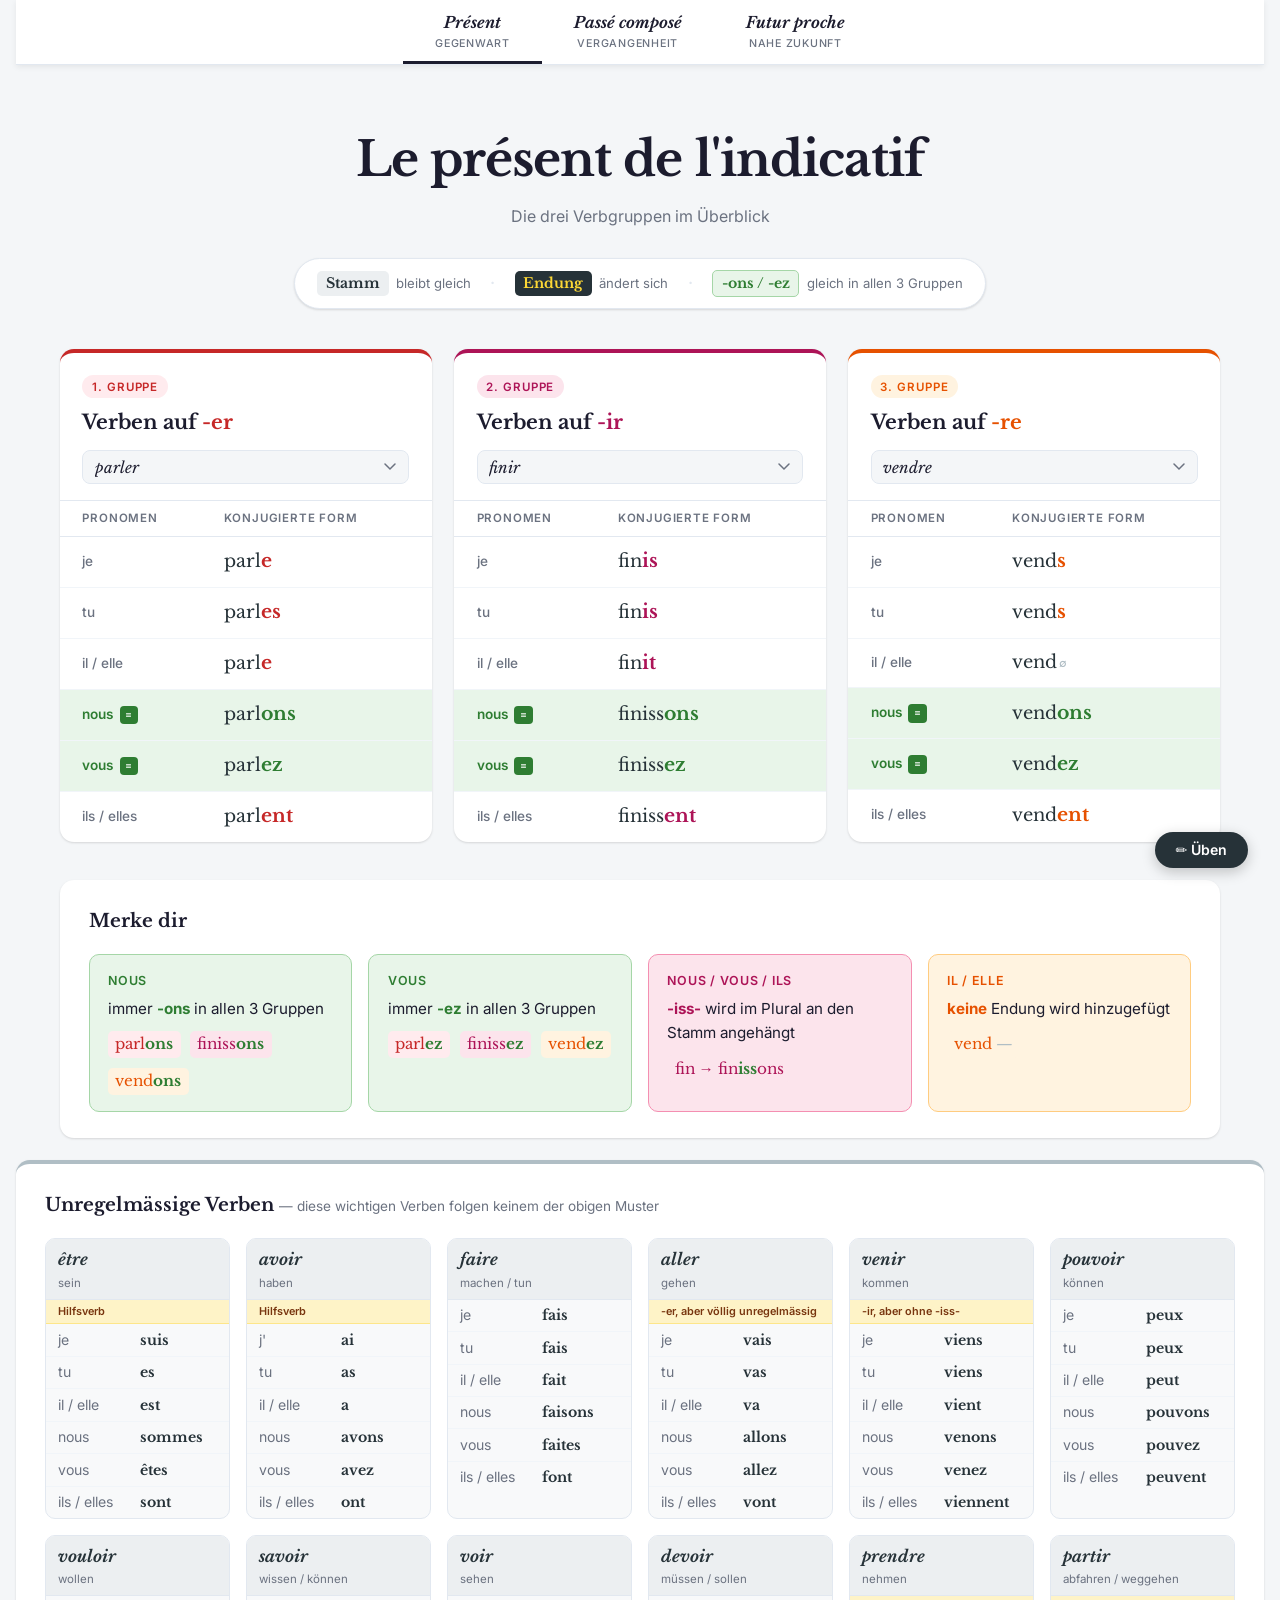
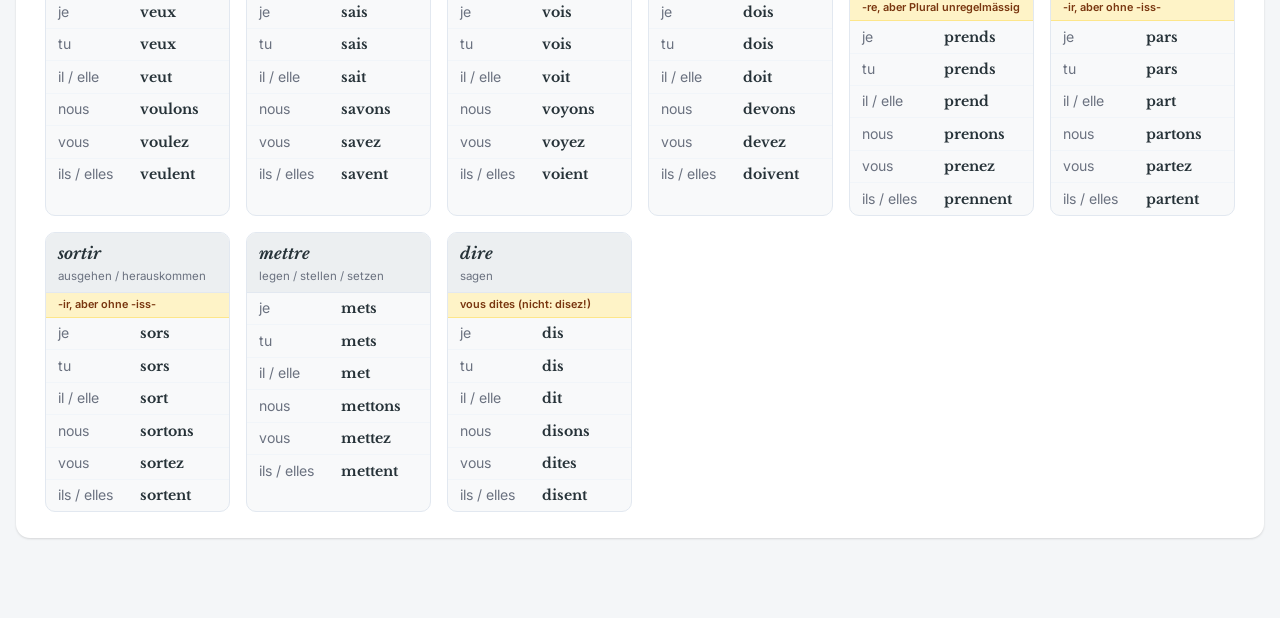
==== lou_franz_2026_03/index.html @ 3af783bd "init lou_franz" ====
<!DOCTYPE html>
<html lang="fr">
<head>
  <meta charset="UTF-8">
  <meta name="viewport" content="width=device-width, initial-scale=1.0">
  <title>Konjugation — Présent de l'indicatif</title>
  <link rel="preconnect" href="https://fonts.googleapis.com">
  <link rel="preconnect" href="https://fonts.gstatic.com" crossorigin>
  <link href="https://fonts.googleapis.com/css2?family=Libre+Baskerville:ital,wght@0,400;0,700;1,400&family=Inter:wght@400;500;600&display=swap" rel="stylesheet">
  <link rel="stylesheet" href="style.css">
</head>
<body>

  <nav class="site-nav">
    <a href="index.html" class="nav-link active">
      <span class="tense-fr">Présent</span>
      <span class="tense-de">Gegenwart</span>
    </a>
    <a href="passe-compose.html" class="nav-link">
      <span class="tense-fr">Passé composé</span>
      <span class="tense-de">Vergangenheit</span>
    </a>
    <a href="futur-proche.html" class="nav-link">
      <span class="tense-fr">Futur proche</span>
      <span class="tense-de">nahe Zukunft</span>
    </a>
  </nav>

  <header>
    <h1>Le présent de l'indicatif</h1>
    <p class="subtitle">Die drei Verbgruppen im Überblick</p>
    <div class="legend">
      <span class="legend-item">
        <span class="swatch stem-swatch">Stamm</span>
        bleibt gleich
      </span>
      <span class="legend-sep">·</span>
      <span class="legend-item">
        <span class="swatch end-swatch">Endung</span>
        ändert sich
      </span>
      <span class="legend-sep">·</span>
      <span class="legend-item">
        <span class="swatch shared-swatch">-ons / -ez</span>
        gleich in allen 3 Gruppen
      </span>
    </div>
  </header>

  <main>
    <div class="groups-grid">

      <!-- ─── 1er groupe : -ER ─── -->
      <article class="group er" id="group-er">
        <div class="group-header">
          <span class="group-badge">1. Gruppe</span>
          <h2>Verben auf <em>-er</em></h2>
          <select class="verb-select" id="select-er"></select>
        </div>
        <table class="conj-table" id="table-er">
          <thead>
            <tr><th>Pronomen</th><th>Konjugierte Form</th></tr>
          </thead>
          <tbody></tbody>
        </table>
      </article>

      <!-- ─── 2e groupe : -IR ─── -->
      <article class="group ir" id="group-ir">
        <div class="group-header">
          <span class="group-badge">2. Gruppe</span>
          <h2>Verben auf <em>-ir</em></h2>
          <select class="verb-select" id="select-ir"></select>
        </div>
        <table class="conj-table" id="table-ir">
          <thead>
            <tr><th>Pronomen</th><th>Konjugierte Form</th></tr>
          </thead>
          <tbody></tbody>
        </table>
      </article>

      <!-- ─── 3e groupe : -RE ─── -->
      <article class="group re" id="group-re">
        <div class="group-header">
          <span class="group-badge">3. Gruppe</span>
          <h2>Verben auf <em>-re</em></h2>
          <select class="verb-select" id="select-re"></select>
        </div>
        <table class="conj-table" id="table-re">
          <thead>
            <tr><th>Pronomen</th><th>Konjugierte Form</th></tr>
          </thead>
          <tbody></tbody>
        </table>
      </article>

    </div>

    <!-- ─── Merke dir ─── -->
    <section class="insights">
      <h3>Merke dir</h3>
      <div class="insight-cards">

        <div class="insight-card shared-card">
          <div class="insight-pronoun">nous</div>
          <div class="insight-rule">immer <strong>-ons</strong> in allen 3 Gruppen</div>
          <div class="insight-egs">
            <span class="eg er">parl<strong>ons</strong></span>
            <span class="eg ir">finiss<strong>ons</strong></span>
            <span class="eg re">vend<strong>ons</strong></span>
          </div>
        </div>

        <div class="insight-card shared-card">
          <div class="insight-pronoun">vous</div>
          <div class="insight-rule">immer <strong>-ez</strong> in allen 3 Gruppen</div>
          <div class="insight-egs">
            <span class="eg er">parl<strong>ez</strong></span>
            <span class="eg ir">finiss<strong>ez</strong></span>
            <span class="eg re">vend<strong>ez</strong></span>
          </div>
        </div>

        <div class="insight-card ir-note">
          <div class="insight-pronoun ir">nous / vous / ils</div>
          <div class="insight-rule"><strong>-iss-</strong> wird im Plural an den Stamm angehängt</div>
          <div class="insight-egs">
            <span class="eg ir">fin → fin<strong>iss</strong>ons</span>
          </div>
        </div>

        <div class="insight-card re-note">
          <div class="insight-pronoun re">il / elle</div>
          <div class="insight-rule"><strong>keine</strong> Endung wird hinzugefügt</div>
          <div class="insight-egs">
            <span class="eg re">vend<span class="zero-end"> —</span></span>
          </div>
        </div>

      </div>
    </section>
  </main>

    <!-- ─── Unregelmässige Verben ─── -->
    <section class="irregular">
      <h3>Unregelmässige Verben <span class="irregular-subtitle">— diese wichtigen Verben folgen keinem der obigen Muster</span></h3>
      <div class="irreg-grid" id="irregular-grid"></div>
    </section>

  <!-- ─── Übungs-Sektion ─── -->
  <section id="exercise-section" class="exercise-section ex-hidden">
    <div class="ex-card">
      <div class="ex-header">
        <button class="ex-back-btn" id="ex-back">← Erklärungen</button>
        <div class="ex-score-area">
          <div class="score-dots" id="ex-score-dots"></div>
          <span id="ex-score-text">0 / 0</span>
        </div>
      </div>
      <span class="ex-group-badge" id="ex-group-badge"></span>
      <div class="ex-verb" id="ex-verb"></div>
      <div class="ex-prompt" id="ex-prompt"></div>
      <div class="ex-question-row">
        <span class="ex-pronoun" id="ex-pronoun"></span>
        <span class="ex-arrow">▸</span>
        <input type="text" class="ex-input" id="ex-input" autocomplete="off" spellcheck="false" placeholder="…">
        <button class="ex-check-btn" id="ex-check">Prüfen</button>
      </div>
      <div class="ex-feedback" id="ex-feedback"></div>
      <button class="ex-next-btn ex-hidden" id="ex-next">Nächste Aufgabe →</button>
    </div>
  </section>
  <button class="exercise-fab" id="exercise-fab">✏ Üben</button>

  <script src="exercises.js"></script>
  <script src="app.js"></script>
</body>
</html>
---- lou_franz_2026_03/style.css ----
/* ============================================================
   VARIABLES
   ============================================================ */
:root {
  /* Group accent colours */
  --er:        #C62828;
  --er-light:  #FFEBEE;
  --er-mid:    #EF9A9A;

  --ir:        #AD1457;
  --ir-light:  #FCE4EC;
  --ir-mid:    #F48FB1;

  --re:        #E65100;
  --re-light:  #FFF3E0;
  --re-mid:    #FFCC80;

  /* Auxiliary verb colours (passé composé) */
  --aux:        #1565C0;
  --aux-light:  #E3F2FD;
  --aux-mid:    #90CAF9;

  /* Aller colour (futur proche) */
  --aller:        #00695C;
  --aller-light:  #E0F2F1;
  --aller-mid:    #80CBC4;

  /* Shared-ending accent */
  --shared:       #2E7D32;
  --shared-light: #E8F5E9;
  --shared-mid:   #A5D6A7;

  /* Typography */
  --font-serif: 'Libre Baskerville', Georgia, serif;
  --font-sans:  'Inter', system-ui, sans-serif;

  /* Neutrals */
  --stem-color:   #263238;
  --text:         #1C1C2E;
  --text-muted:   #6B7280;
  --surface:      #FFFFFF;
  --bg:           #F4F6F8;
  --border:       #E2E8F0;

  /* Shadows */
  --shadow-sm: 0 1px 3px rgba(0,0,0,.08), 0 1px 2px rgba(0,0,0,.06);
  --shadow-md: 0 4px 12px rgba(0,0,0,.09), 0 2px 4px rgba(0,0,0,.06);

  --radius: 14px;
}

/* ============================================================
   BASE RESET
   ============================================================ */
*, *::before, *::after { box-sizing: border-box; margin: 0; padding: 0; }

body {
  font-family: var(--font-sans);
  background: var(--bg);
  color: var(--text);
  line-height: 1.6;
  padding: 0 1rem 5rem;
}

/* ============================================================
   HEADER
   ============================================================ */
header {
  max-width: 1160px;
  margin: 0 auto;
  padding: 3.5rem 0 2.5rem;
  text-align: center;
}

h1 {
  font-family: var(--font-serif);
  font-size: clamp(1.9rem, 5vw, 3rem);
  letter-spacing: -.02em;
  color: var(--text);
  margin-bottom: .4rem;
}

.subtitle {
  font-size: 1rem;
  color: var(--text-muted);
  margin-bottom: 1.8rem;
}

/* ── Legend ── */
.legend {
  display: inline-flex;
  flex-wrap: wrap;
  align-items: center;
  gap: .6rem 1.2rem;
  background: var(--surface);
  border: 1px solid var(--border);
  border-radius: 999px;
  padding: .55rem 1.4rem;
  font-size: .82rem;
  color: var(--text-muted);
  box-shadow: var(--shadow-sm);
}

.legend-item {
  display: flex;
  align-items: center;
  gap: .45rem;
}

.swatch {
  font-family: var(--font-serif);
  font-size: .88rem;
  padding: .1rem .55rem;
  border-radius: 5px;
  font-weight: 700;
}

.stem-swatch  { background: #ECEFF1; color: var(--stem-color); }
.end-swatch   { background: var(--stem-color); color: #FDD835; }
.shared-swatch{ background: var(--shared-light); color: var(--shared); border: 1px solid var(--shared-mid); }

.legend-sep { color: var(--border); font-size: 1.2rem; }

/* ============================================================
   MAIN GRID
   ============================================================ */
main {
  max-width: 1160px;
  margin: 0 auto;
}

.groups-grid {
  display: grid;
  grid-template-columns: repeat(3, 1fr);
  gap: 1.4rem;
  margin-bottom: 2.4rem;
}

@media (max-width: 860px) {
  .groups-grid { grid-template-columns: 1fr; max-width: 480px; margin-inline: auto; }
}

/* ============================================================
   GROUP CARDS
   ============================================================ */
.group {
  background: var(--surface);
  border-radius: var(--radius);
  box-shadow: var(--shadow-sm);
  overflow: hidden;
  border-top: 4px solid transparent;
  transition: box-shadow .2s;
}
.group:hover { box-shadow: var(--shadow-md); }

.group.er { border-color: var(--er); }
.group.ir { border-color: var(--ir); }
.group.re { border-color: var(--re); }

/* ── Group Header ── */
.group-header {
  padding: 1.25rem 1.4rem 1rem;
  border-bottom: 1px solid var(--border);
}

.group-badge {
  display: inline-block;
  font-size: .72rem;
  font-weight: 600;
  text-transform: uppercase;
  letter-spacing: .08em;
  padding: .15rem .6rem;
  border-radius: 999px;
  margin-bottom: .5rem;
}
.er .group-badge { background: var(--er-light); color: var(--er); }
.ir .group-badge { background: var(--ir-light); color: var(--ir); }
.re .group-badge { background: var(--re-light); color: var(--re); }

.group-header h2 {
  font-family: var(--font-serif);
  font-size: 1.25rem;
  font-weight: 700;
  color: var(--text);
  margin-bottom: .75rem;
}

.group-header h2 em {
  font-style: normal;
}
.er h2 em { color: var(--er); }
.ir h2 em { color: var(--ir); }
.re h2 em { color: var(--re); }

/* ── Verb Select ── */
.verb-select {
  width: 100%;
  font-family: var(--font-serif);
  font-size: .95rem;
  font-style: italic;
  color: var(--text);
  background: var(--bg);
  border: 1px solid var(--border);
  border-radius: 8px;
  padding: .4rem .7rem;
  cursor: pointer;
  appearance: none;
  background-image: url("data:image/svg+xml,%3Csvg xmlns='http://www.w3.org/2000/svg' width='12' height='8' viewBox='0 0 12 8'%3E%3Cpath d='M1 1l5 5 5-5' stroke='%236B7280' stroke-width='1.5' fill='none' stroke-linecap='round'/%3E%3C/svg%3E");
  background-repeat: no-repeat;
  background-position: right .75rem center;
  padding-right: 2rem;
  transition: border-color .15s;
}
.verb-select:focus {
  outline: none;
  border-color: var(--er);
}
.ir .verb-select:focus { border-color: var(--ir); }
.re .verb-select:focus { border-color: var(--re); }

/* ============================================================
   CONJUGATION TABLE
   ============================================================ */
.conj-table {
  width: 100%;
  border-collapse: collapse;
}

.conj-table thead th {
  font-size: .72rem;
  font-weight: 600;
  text-transform: uppercase;
  letter-spacing: .07em;
  color: var(--text-muted);
  padding: .5rem 1.4rem;
  text-align: left;
  border-bottom: 1px solid var(--border);
}

.conj-table tbody tr {
  transition: background .12s;
}
.conj-table tbody tr:not(.shared-row):hover {
  background: #F8FAFC;
}

.conj-table td {
  padding: .62rem 1.4rem;
  border-bottom: 1px solid #F1F5F9;
  font-size: 1rem;
}
.conj-table tbody tr:last-child td { border-bottom: none; }

/* Pronoun cell */
td.pronoun {
  font-size: .85rem;
  color: var(--text-muted);
  font-weight: 500;
  width: 38%;
  white-space: nowrap;
}

/* Word cell */
td.word {
  font-family: var(--font-serif);
  font-size: 1.12rem;
}

/* ── Stem & Ending spans ── */
.stem {
  color: var(--stem-color);
  font-weight: 400;
}

.ending {
  font-weight: 700;
  font-size: 1.18rem;
  position: relative;
}
.er .ending { color: var(--er); }
.ir .ending { color: var(--ir); }
.re .ending { color: var(--re); }

/* zero ending for -re il/elle */
.ending-zero {
  font-size: .7rem;
  font-weight: 500;
  font-style: normal;
  font-family: var(--font-sans);
  color: #B0BEC5;
  margin-left: .15rem;
  vertical-align: middle;
}

/* ── Shared rows (nous + vous) ── */
.shared-row {
  background: var(--shared-light) !important;
}
.shared-row td.pronoun {
  color: var(--shared);
  font-weight: 600;
}
.shared-row .ending {
  color: var(--shared) !important;
}
.shared-badge {
  display: inline-block;
  font-family: var(--font-sans);
  font-size: .65rem;
  font-weight: 600;
  background: var(--shared);
  color: white;
  padding: .05rem .35rem;
  border-radius: 4px;
  margin-left: .4rem;
  vertical-align: middle;
  letter-spacing: .04em;
}

/* ── Row hover highlight (JS-driven) ── */
.conj-table tbody tr.row-highlight:not(.shared-row) {
  background: #EFF6FF;
}
.ir .conj-table tbody tr.row-highlight:not(.shared-row) {
  background: #FAF5FF;
}
.re .conj-table tbody tr.row-highlight:not(.shared-row) {
  background: #FFF5F0;
}

/* ============================================================
   INSIGHTS SECTION
   ============================================================ */
.insights {
  background: var(--surface);
  border-radius: var(--radius);
  box-shadow: var(--shadow-sm);
  padding: 1.6rem 1.8rem;
}

.insights h3 {
  font-family: var(--font-serif);
  font-size: 1.15rem;
  font-weight: 700;
  margin-bottom: 1.2rem;
  color: var(--text);
}

.insight-cards {
  display: grid;
  grid-template-columns: repeat(auto-fit, minmax(220px, 1fr));
  gap: 1rem;
}

.insight-card {
  border-radius: 10px;
  padding: 1rem 1.15rem;
  border: 1px solid transparent;
}

.shared-card {
  background: var(--shared-light);
  border-color: var(--shared-mid);
}
.ir-note {
  background: var(--ir-light);
  border-color: var(--ir-mid);
}
.re-note {
  background: var(--re-light);
  border-color: var(--re-mid);
}

.insight-pronoun {
  font-family: var(--font-sans);
  font-size: .78rem;
  font-weight: 600;
  text-transform: uppercase;
  letter-spacing: .06em;
  color: var(--shared);
  margin-bottom: .35rem;
}
.insight-pronoun.ir { color: var(--ir); }
.insight-pronoun.re { color: var(--re); }

.insight-rule {
  font-size: .95rem;
  color: var(--text);
  margin-bottom: .6rem;
}
.insight-rule strong { color: var(--shared); }
.ir-note .insight-rule strong { color: var(--ir); }
.re-note .insight-rule strong { color: var(--re); }

.insight-egs {
  display: flex;
  gap: .6rem;
  flex-wrap: wrap;
}

.eg {
  font-family: var(--font-serif);
  font-size: .95rem;
  padding: .1rem .45rem;
  border-radius: 5px;
}
.eg strong { font-weight: 700; }
.eg.er { background: var(--er-light); color: var(--er); }
.eg.ir { background: var(--ir-light); color: var(--ir); }
.eg.re { background: var(--re-light); color: var(--re); }

.eg.er strong { color: var(--shared); }
.eg.ir strong { color: var(--shared); }
.eg.re strong { color: var(--shared); }

.zero-end {
  color: #B0BEC5;
  font-style: italic;
}

/* ============================================================
   UNREGELMÄSSIGE VERBEN
   ============================================================ */
.irregular {
  background: var(--surface);
  border-radius: var(--radius);
  box-shadow: var(--shadow-sm);
  padding: 1.6rem 1.8rem;
  margin-top: 1.4rem;
  border-top: 4px solid #B0BEC5;
}

.irregular h3 {
  font-family: var(--font-serif);
  font-size: 1.15rem;
  font-weight: 700;
  color: var(--text);
  margin-bottom: .5rem;
}

.irregular-subtitle {
  font-family: var(--font-sans);
  font-size: .85rem;
  font-weight: 400;
  color: var(--text-muted);
}

.irreg-grid {
  display: grid;
  grid-template-columns: repeat(auto-fill, minmax(160px, 1fr));
  gap: 1rem;
  margin-top: 1.2rem;
}

.irreg-card {
  background: #F8F9FA;
  border: 1px solid var(--border);
  border-radius: 10px;
  overflow: hidden;
}

.irreg-header {
  background: #ECEFF1;
  padding: .5rem .75rem .4rem;
  border-bottom: 1px solid var(--border);
}

.irreg-inf {
  display: block;
  font-family: var(--font-serif);
  font-style: italic;
  font-size: 1rem;
  font-weight: 700;
  color: var(--stem-color);
}

.irreg-meaning {
  display: block;
  font-size: .72rem;
  color: var(--text-muted);
  margin-top: .05rem;
}

.irreg-note {
  display: block;
  font-size: .68rem;
  font-weight: 600;
  color: #78350F;
  background: #FEF3C7;
  border-bottom: 1px solid #FDE68A;
  padding: .2rem .75rem;
}

.irreg-table {
  width: 100%;
  border-collapse: collapse;
}

.irreg-table td {
  padding: .28rem .75rem;
  font-size: .88rem;
  border-bottom: 1px solid #F1F5F9;
}

.irreg-table tbody tr:last-child td {
  border-bottom: none;
}

.irreg-pronoun {
  color: var(--text-muted);
  font-size: .78rem;
  width: 45%;
  white-space: nowrap;
}

.irreg-form {
  font-family: var(--font-serif);
  font-weight: 700;
  color: var(--stem-color);
  font-size: .92rem;
}

/* ============================================================
   NAVIGATION (alle Seiten)
   ============================================================ */
.site-nav {
  position: sticky;
  top: 0;
  z-index: 100;
  background: var(--surface);
  border-bottom: 1px solid var(--border);
  box-shadow: 0 2px 6px rgba(0,0,0,.07);
  display: flex;
  justify-content: center;
}

.nav-link {
  display: flex;
  flex-direction: column;
  align-items: center;
  gap: .05rem;
  padding: .6rem 2rem .5rem;
  text-decoration: none;
  border-bottom: 3px solid transparent;
  transition: background .12s, border-color .15s;
}

.nav-link .tense-fr {
  font-family: var(--font-serif);
  font-style: italic;
  font-size: .98rem;
  font-weight: 700;
  color: var(--text);
}

.nav-link .tense-de {
  font-size: .67rem;
  color: var(--text-muted);
  font-weight: 500;
  text-transform: uppercase;
  letter-spacing: .07em;
}

.nav-link:hover { background: #F8F9FA; }
.nav-link.active { border-bottom-color: var(--text); }

/* ============================================================
   FORMEL-BOX (Bildungsregel)
   ============================================================ */
.formula-wrap {
  display: flex;
  justify-content: center;
  margin-bottom: 1.4rem;
}

.formula-box {
  display: inline-flex;
  align-items: center;
  gap: .9rem;
  background: var(--surface);
  border: 1px solid var(--border);
  border-radius: 12px;
  padding: .7rem 1.6rem;
  box-shadow: var(--shadow-sm);
}

.formula-part {
  font-family: var(--font-serif);
  font-size: 1.05rem;
  font-weight: 700;
  padding: .22rem .7rem;
  border-radius: 6px;
}

.formula-part.aux-part   { background: var(--aux-light);   color: var(--aux);   }
.formula-part.aller-part { background: var(--aller-light); color: var(--aller); }
.formula-part.pp-part    { background: #ECEFF1; color: var(--stem-color); }
.formula-part.inf-part   { background: #ECEFF1; color: var(--stem-color); }

.formula-plus {
  font-size: 1.3rem;
  color: var(--text-muted);
  font-weight: 300;
}

/* ============================================================
   PARTIZIP-ENDUNGEN-ÜBERSICHT
   ============================================================ */
.pp-endings-wrap {
  display: flex;
  justify-content: center;
  margin-bottom: 1.6rem;
}

.pp-endings {
  display: flex;
  gap: 1rem;
  flex-wrap: wrap;
  justify-content: center;
}

.pp-card {
  display: flex;
  align-items: center;
  gap: .65rem;
  background: var(--surface);
  border: 1px solid var(--border);
  border-radius: 10px;
  padding: .5rem 1.1rem;
  box-shadow: var(--shadow-sm);
  font-family: var(--font-serif);
  font-size: 1rem;
}

.pp-from { color: var(--text-muted); }
.pp-arrow { color: var(--text-muted); font-size: 1.1rem; }
.pp-to   { font-weight: 700; }
.pp-to .pp-e { font-size: 1.2rem; font-weight: 700; color: var(--er); }
.pp-to .pp-i { font-size: 1.2rem; font-weight: 700; color: var(--ir); }
.pp-to .pp-u { font-size: 1.2rem; font-weight: 700; color: var(--re); }

/* ============================================================
   3-SPALTEN-TABELLE (Passé composé & Futur proche)
   ============================================================ */
.conj-table.three-col th.aux-th    { color: var(--aux);   }
.conj-table.three-col th.aller-th  { color: var(--aller); }
.conj-table.three-col th.pp-th     { color: var(--text-muted); font-size: .68rem; }
.conj-table.three-col th.inf-th    { color: var(--text-muted); font-size: .68rem; }

.conj-table.three-col td.aux-cell {
  font-family: var(--font-serif);
  font-weight: 700;
  font-size: 1rem;
  color: var(--aux);
  background: var(--aux-light);
  width: 28%;
  white-space: nowrap;
}

.conj-table.three-col td.aller-cell {
  font-family: var(--font-serif);
  font-weight: 700;
  font-size: 1rem;
  color: var(--aller);
  background: var(--aller-light);
  width: 28%;
  white-space: nowrap;
}

/* Shared rows overrides for aux/aller cells */
.shared-row td.aux-cell {
  background: var(--shared-light) !important;
  color: var(--shared) !important;
}
.shared-row td.aller-cell {
  background: var(--shared-light) !important;
  color: var(--shared) !important;
}

/* ============================================================
   ÊTRE-VERBEN-SEKTION
   ============================================================ */
.etre-section {
  background: var(--surface);
  border-radius: var(--radius);
  box-shadow: var(--shadow-sm);
  padding: 1.6rem 1.8rem;
  margin-top: 1.4rem;
}

.etre-section h3 {
  font-family: var(--font-serif);
  font-size: 1.15rem;
  margin-bottom: 1.1rem;
}

.etre-cols {
  display: grid;
  grid-template-columns: 1fr 1fr;
  gap: 1.2rem;
}

@media (max-width: 600px) { .etre-cols { grid-template-columns: 1fr; } }

.etre-col {
  border-radius: 10px;
  padding: 1rem 1.2rem;
  border: 1px solid var(--border);
}

.etre-col.avoir-col { background: var(--aux-light); border-color: var(--aux-mid); }
.etre-col.etre-col-inner { background: var(--shared-light); border-color: var(--shared-mid); }

.etre-col-title {
  font-weight: 700;
  font-size: .82rem;
  text-transform: uppercase;
  letter-spacing: .07em;
  margin-bottom: .6rem;
}
.avoir-col .etre-col-title { color: var(--aux); }
.etre-col-inner .etre-col-title { color: var(--shared); }

.etre-verb-list {
  display: flex;
  flex-wrap: wrap;
  gap: .3rem .5rem;
  list-style: none;
}

.etre-verb-list li {
  font-family: var(--font-serif);
  font-style: italic;
  font-size: .95rem;
  background: white;
  border-radius: 5px;
  padding: .05rem .4rem;
  border: 1px solid var(--shared-mid);
  color: var(--shared);
}

.avoir-col .etre-verb-list li {
  border-color: var(--aux-mid);
  color: var(--aux);
}

.etre-note {
  font-size: .82rem;
  color: var(--text-muted);
  margin-top: .6rem;
}

.etre-note strong { color: var(--text); }

/* Akkordanz-Beispiel */
.agreement-box {
  margin-top: 1.1rem;
  background: #FFFDE7;
  border: 1px solid #FDD835;
  border-radius: 8px;
  padding: .75rem 1.1rem;
}

.agreement-box p {
  font-size: .85rem;
  margin-bottom: .4rem;
  color: var(--text-muted);
}

.agreement-examples {
  display: flex;
  gap: .6rem 1.2rem;
  flex-wrap: wrap;
}

.agr-ex {
  font-family: var(--font-serif);
  font-size: .95rem;
  color: var(--text);
}
.agr-ex em { color: var(--shared); font-style: normal; font-weight: 700; }

/* ============================================================
   ALLER-BOX (Futur proche)
   ============================================================ */
.aller-box {
  background: var(--surface);
  border-radius: var(--radius);
  box-shadow: var(--shadow-sm);
  padding: 1.4rem 1.8rem;
  margin-bottom: 1.4rem;
}

.aller-box h3 {
  font-family: var(--font-serif);
  font-size: 1rem;
  margin-bottom: .85rem;
  color: var(--text);
}

.aller-forms {
  display: flex;
  gap: .5rem;
  flex-wrap: wrap;
}

.aller-form-item {
  display: flex;
  flex-direction: column;
  align-items: center;
  background: var(--aller-light);
  border: 1px solid var(--aller-mid);
  border-radius: 8px;
  padding: .4rem .75rem;
  min-width: 80px;
}

.aller-form-item.shared {
  background: var(--shared-light);
  border-color: var(--shared-mid);
}

.aller-pronoun {
  font-size: .7rem;
  color: var(--text-muted);
  margin-bottom: .15rem;
}

.aller-form {
  font-family: var(--font-serif);
  font-weight: 700;
  font-size: 1rem;
  color: var(--aller);
}

.aller-form-item.shared .aller-form { color: var(--shared); }

/* ============================================================
   IRREGULÄRE BEISPIELE (Futur proche)
   ============================================================ */
.irreg-fp-section {
  background: var(--surface);
  border-radius: var(--radius);
  box-shadow: var(--shadow-sm);
  padding: 1.6rem 1.8rem;
  margin-top: 1.4rem;
  border-top: 4px solid var(--aller);
}

.irreg-fp-section h3 {
  font-family: var(--font-serif);
  font-size: 1.1rem;
  margin-bottom: 1rem;
}

.fp-irreg-grid {
  display: grid;
  grid-template-columns: repeat(auto-fill, minmax(200px, 1fr));
  gap: .6rem;
}

.fp-irreg-item {
  background: var(--aller-light);
  border: 1px solid var(--aller-mid);
  border-radius: 8px;
  padding: .45rem .9rem;
  font-family: var(--font-serif);
  font-size: .95rem;
}

.fp-irreg-item .fi-aller { color: var(--aller); font-weight: 700; }
.fp-irreg-item .fi-inf   { color: var(--stem-color); margin-left: .3rem; }
.fp-irreg-item .fi-de    { font-size: .75rem; color: var(--text-muted); display: block; margin-top: .1rem; font-family: var(--font-sans); font-style: normal; }

/* ============================================================
   ÜBUNGS-MODUS
   ============================================================ */

/* main verstecken wenn Übungen aktiv */
main.ex-hidden { display: none; }

/* ── Floating-Button ── */
.exercise-fab {
  position: fixed;
  bottom: 2rem;
  right: 2rem;
  background: var(--stem-color);
  color: white;
  border: none;
  border-radius: 999px;
  padding: .6rem 1.3rem;
  font-family: var(--font-sans);
  font-size: .88rem;
  font-weight: 600;
  cursor: pointer;
  box-shadow: 0 4px 14px rgba(0,0,0,.22);
  z-index: 200;
  transition: background .15s, transform .12s, box-shadow .12s;
}
.exercise-fab:hover {
  background: #1A237E;
  transform: translateY(-2px);
  box-shadow: 0 6px 18px rgba(0,0,0,.26);
}

/* ── Übungs-Sektion ── */
.exercise-section {
  max-width: 560px;
  margin: 2.5rem auto 6rem;
  padding: 0 1rem;
}
.exercise-section.ex-hidden { display: none; }

/* ── Karte ── */
.ex-card {
  background: white;
  border-radius: 18px;
  box-shadow: 0 6px 24px rgba(0,0,0,.11);
  padding: 1.8rem 2rem 2rem;
}

.ex-header {
  display: flex;
  justify-content: space-between;
  align-items: center;
  margin-bottom: 1.6rem;
}

.ex-back-btn {
  font-family: var(--font-sans);
  font-size: .82rem;
  color: var(--text-muted);
  background: none;
  border: 1px solid var(--border);
  border-radius: 6px;
  padding: .28rem .7rem;
  cursor: pointer;
  transition: color .12s, border-color .12s;
}
.ex-back-btn:hover { color: var(--text); border-color: #9CA3AF; }

.ex-score-area {
  display: flex;
  flex-direction: column;
  align-items: flex-end;
  gap: .25rem;
}

.score-dots {
  display: flex;
  gap: .25rem;
  min-height: 8px;
}
.score-dot {
  width: 8px; height: 8px;
  border-radius: 50%;
  background: var(--border);
}
.score-dot.correct { background: var(--shared); }
.score-dot.wrong   { background: var(--er); }

#ex-score-text {
  font-size: .75rem;
  color: var(--text-muted);
}

/* ── Frage-Inhalt ── */
.ex-group-badge {
  display: inline-block;
  font-size: .7rem;
  font-weight: 600;
  text-transform: uppercase;
  letter-spacing: .07em;
  padding: .12rem .55rem;
  border-radius: 999px;
  margin-bottom: .5rem;
}
.ex-group-badge.group-er { background: var(--er-light); color: var(--er); }
.ex-group-badge.group-ir { background: var(--ir-light); color: var(--ir); }
.ex-group-badge.group-re { background: var(--re-light); color: var(--re); }

.ex-verb {
  font-family: var(--font-serif);
  font-style: italic;
  font-size: 1.6rem;
  font-weight: 700;
  color: var(--text);
  text-align: center;
  margin-bottom: .25rem;
}

.ex-prompt {
  font-size: .82rem;
  color: var(--text-muted);
  text-align: center;
  margin-bottom: 1.5rem;
}

/* ── Eingabe-Zeile ── */
.ex-question-row {
  display: flex;
  align-items: center;
  justify-content: center;
  gap: .5rem;
  flex-wrap: wrap;
  margin-bottom: .9rem;
}

.ex-pronoun {
  font-family: var(--font-serif);
  font-size: 1rem;
  color: var(--text-muted);
  min-width: 72px;
  text-align: right;
}

.ex-arrow { color: var(--border); font-size: 1rem; }

.ex-input {
  font-family: var(--font-serif);
  font-size: 1.05rem;
  padding: .42rem .8rem;
  border: 2px solid var(--border);
  border-radius: 8px;
  width: 195px;
  text-align: center;
  outline: none;
  transition: border-color .15s;
}
.ex-input:focus   { border-color: var(--aux-mid); }
.ex-input.correct { border-color: var(--shared); background: var(--shared-light); }
.ex-input.wrong   { border-color: var(--er);     background: var(--er-light); }
.ex-input:disabled { opacity: .8; }

.ex-check-btn {
  background: var(--stem-color);
  color: white;
  border: none;
  border-radius: 8px;
  padding: .44rem 1rem;
  font-family: var(--font-sans);
  font-size: .88rem;
  font-weight: 600;
  cursor: pointer;
  transition: background .12s;
}
.ex-check-btn:hover:not(:disabled) { background: #1A237E; }
.ex-check-btn:disabled { opacity: .45; cursor: default; }

/* ── Feedback ── */
.ex-feedback {
  min-height: 2.8rem;
  text-align: center;
  font-size: .95rem;
  line-height: 1.5;
}
.ex-feedback.correct { color: var(--shared); }
.ex-feedback.wrong   { color: var(--er); }

.ex-answer-display {
  font-family: var(--font-serif);
  font-size: 1.2rem;
  margin-top: .35rem;
}

/* ── Weiter-Button ── */
.ex-next-btn {
  display: block;
  margin: 1.1rem auto 0;
  background: var(--shared);
  color: white;
  border: none;
  border-radius: 8px;
  padding: .5rem 1.8rem;
  font-family: var(--font-sans);
  font-size: .9rem;
  font-weight: 600;
  cursor: pointer;
  transition: opacity .15s;
}
.ex-next-btn:hover { opacity: .85; }
.ex-next-btn.ex-hidden { display: none; }
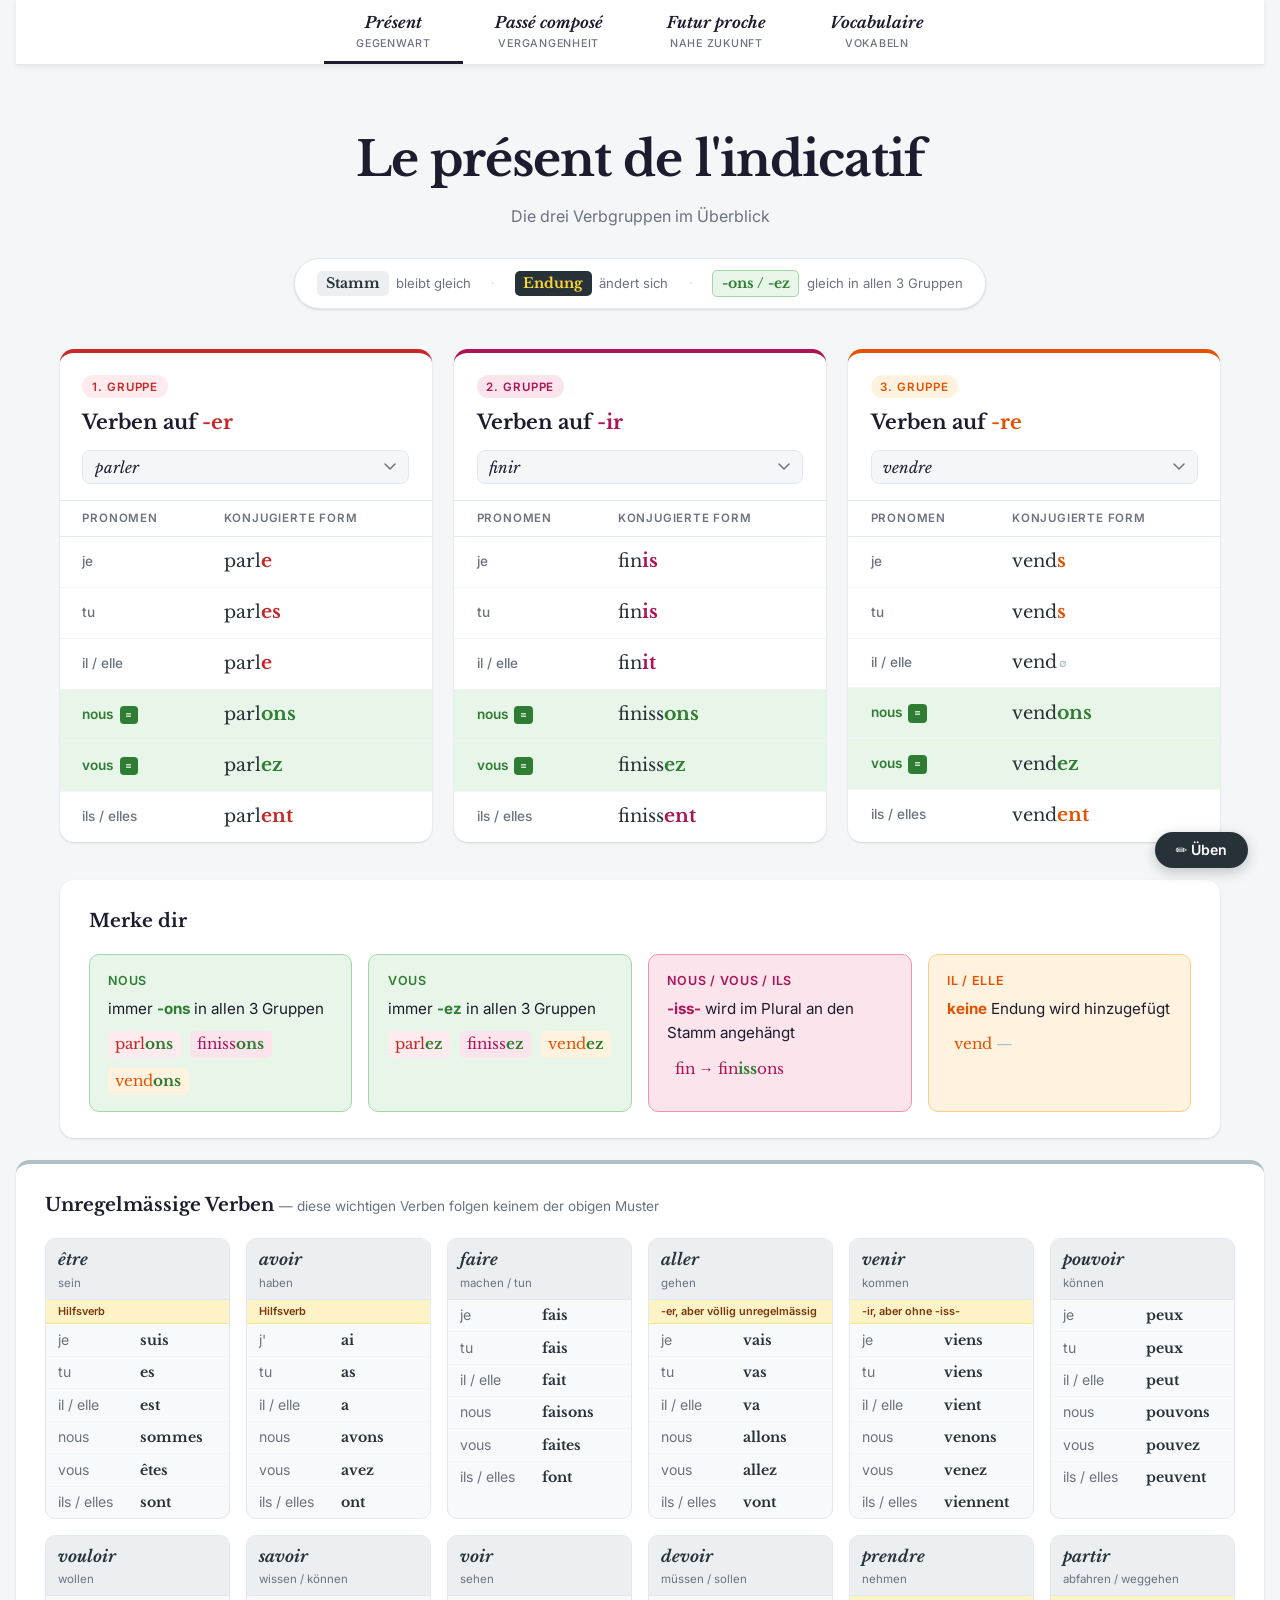
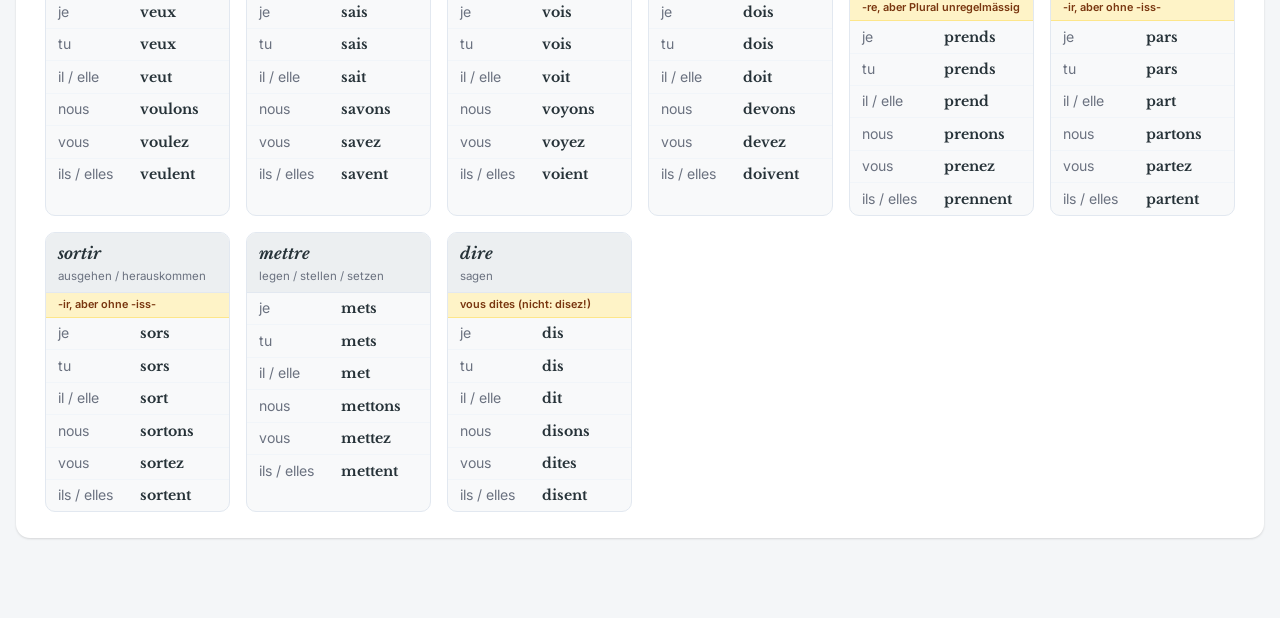
==== commit e828b5de: "update mit vocis" ====
--- a/lou_franz_2026_03/index.html
+++ b/lou_franz_2026_03/index.html
@@ -23,6 +23,10 @@
     <a href="futur-proche.html" class="nav-link">
       <span class="tense-fr">Futur proche</span>
       <span class="tense-de">nahe Zukunft</span>
+    </a>
+    <a href="vocis.html" class="nav-link">
+      <span class="tense-fr">Vocabulaire</span>
+      <span class="tense-de">Vokabeln</span>
     </a>
   </nav>
 
